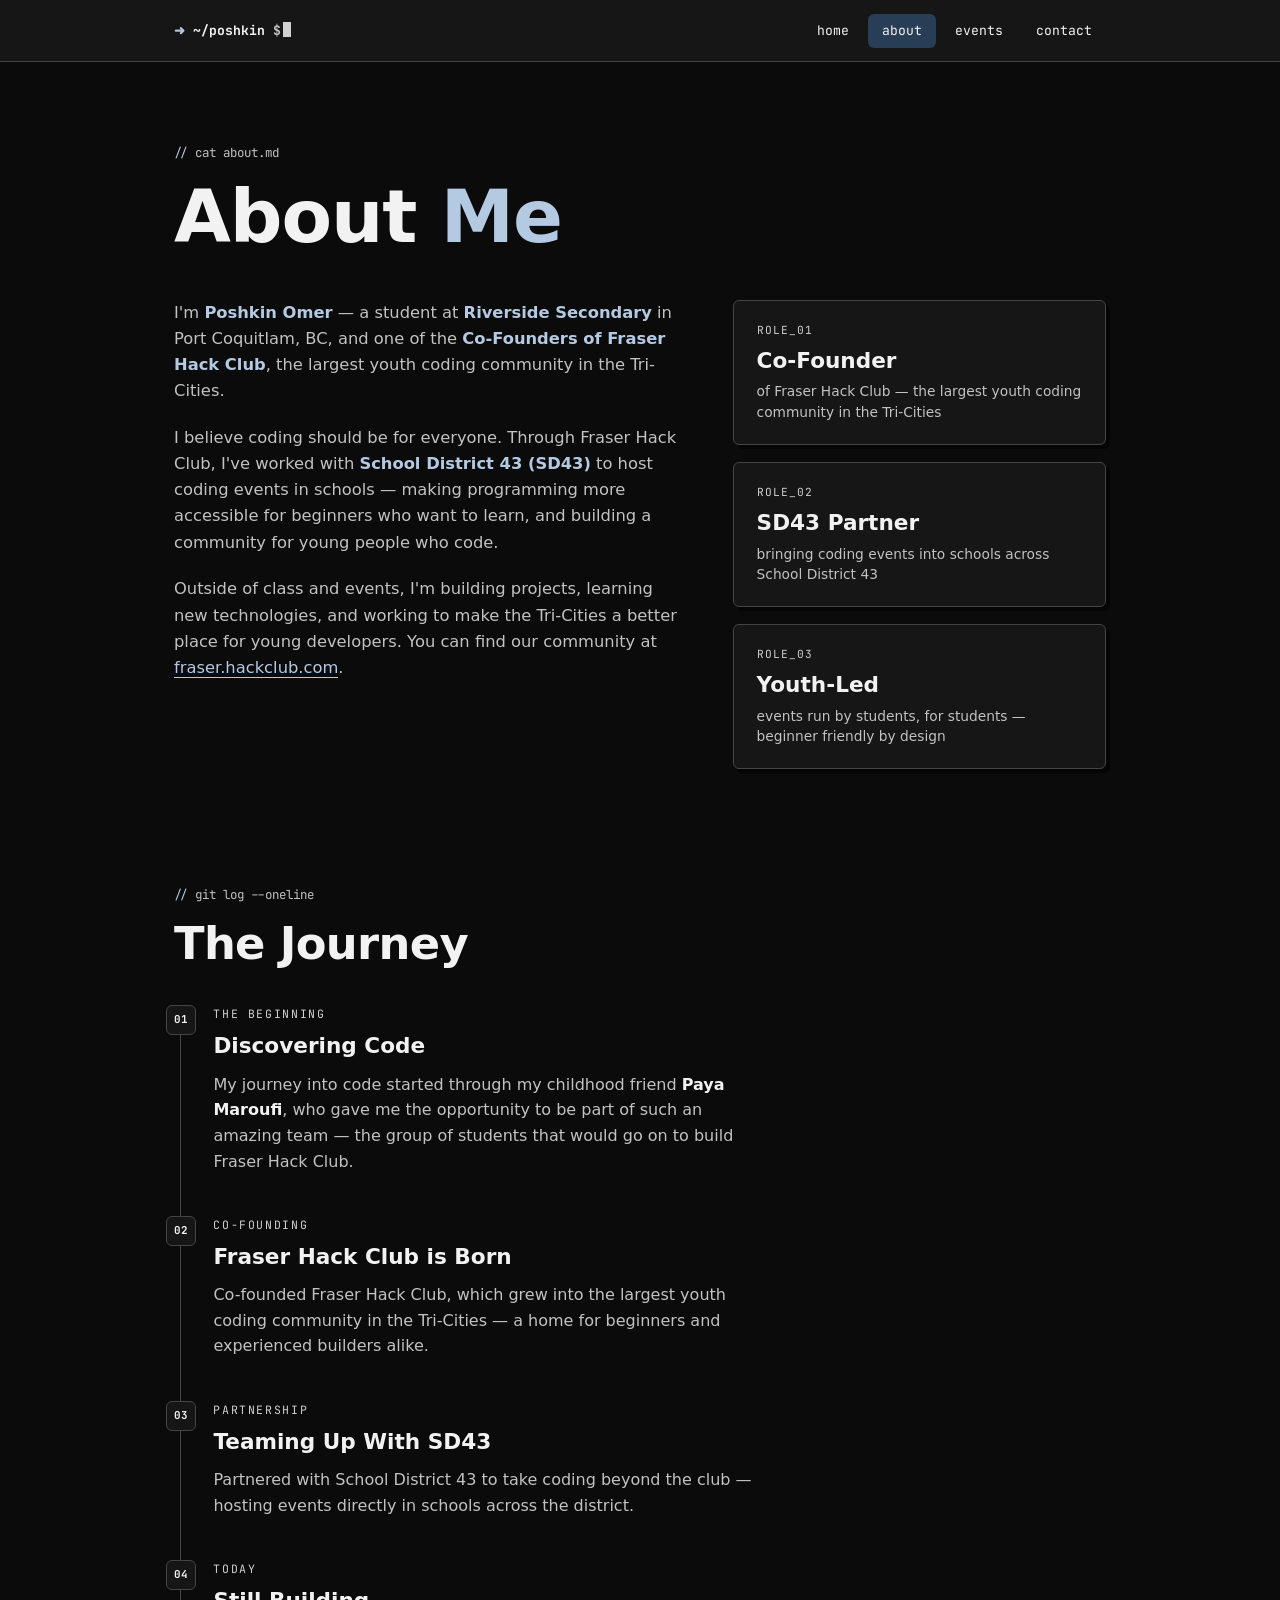
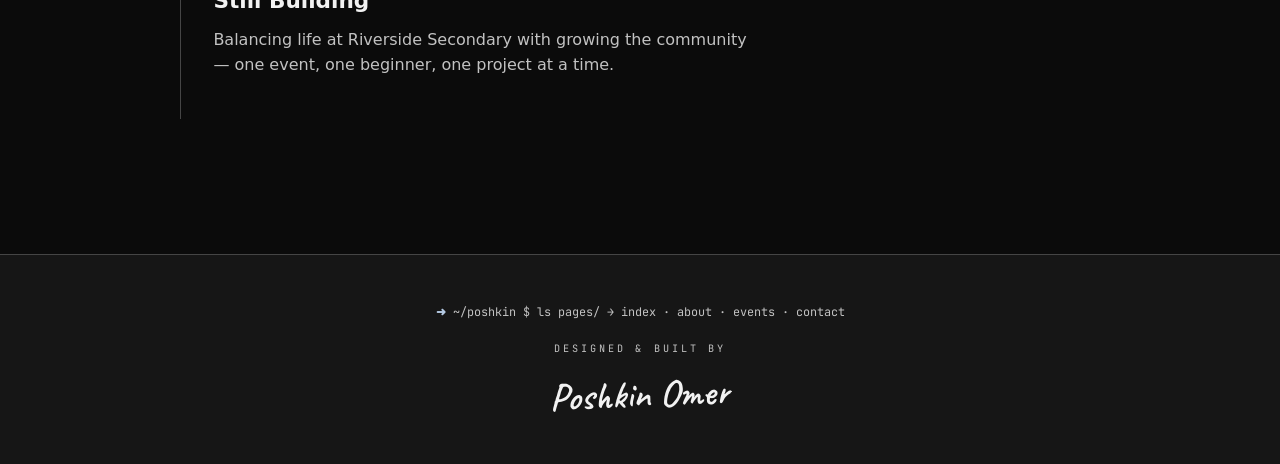
==== about/index.html @ e9911725 "Create About page with personal and club information This HTML file contains the structure and conte" ====
<!DOCTYPE html>
<html lang="en">
<head>
<meta charset="UTF-8">
<meta name="viewport" content="width=device-width, initial-scale=1.0">
<link rel="preconnect" href="https://fonts.googleapis.com">
<link rel="preconnect" href="https://fonts.gstatic.com" crossorigin>
<link href="https://fonts.googleapis.com/css2?family=JetBrains+Mono:wght@400;700&family=Caveat:wght@600&display=swap" rel="stylesheet">
<link href="https://api.fontshare.com/v2/css?f[]=clash-display@500,600&f[]=general-sans@400,500,600&display=swap" rel="stylesheet">
<link rel="stylesheet" href="../style.css">

<title>~/poshkin — about</title>
<meta name="description" content="About Poshkin Omer — Co-Founder of Fraser Hack Club, student at Riverside Secondary, Port Coquitlam BC.">
</head>
<body>
<nav>
  <div class="nav-inner">
    <a class="prompt" href="../"><b>➜</b> ~/poshkin<span class="path"> $</span><span class="caret"></span></a>
    <button class="menu-btn" id="menuBtn" aria-label="Menu"><span></span><span></span></button>
    <div class="nav-links" id="navLinks">
      <a href="../">home</a>
      <a href="./" class="active">about</a>
      <a href="../events/">events</a>
      <a href="../contact/">contact</a>
    </div>
  </div>
</nav>

<main class="wrap">

  <section class="page-head reveal">
    <div class="sec-label">cat about.md</div>
    <h1>About <em class="acc">Me</em></h1>
  </section>

  <section style="padding-top:0">
    <div class="about-grid">
      <div class="about-text reveal d1">
        <p>I'm <strong>Poshkin Omer</strong> — a student at <strong>Riverside Secondary</strong> in Port Coquitlam, BC, and one of the <strong>Co-Founders of Fraser Hack Club</strong>, the largest youth coding community in the Tri-Cities.</p>
        <p>I believe coding should be for everyone. Through Fraser Hack Club, I've worked with <strong>School District 43 (SD43)</strong> to host coding events in schools — making programming more accessible for beginners who want to learn, and building a community for young people who code.</p>
        <p>Outside of class and events, I'm building projects, learning new technologies, and working to make the Tri-Cities a better place for young developers. You can find our community at <a href="https://fraser.hackclub.com/" target="_blank" rel="noopener">fraser.hackclub.com</a>.</p>
      </div>
      <div class="reveal d2">
        <div class="stat"><div class="k">role_01</div><div class="big">Co-Founder</div><div class="lbl">of Fraser Hack Club — the largest youth coding community in the Tri-Cities</div></div>
        <div class="stat"><div class="k">role_02</div><div class="big">SD43 Partner</div><div class="lbl">bringing coding events into schools across School District 43</div></div>
        <div class="stat"><div class="k">role_03</div><div class="big">Youth-Led</div><div class="lbl">events run by students, for students — beginner friendly by design</div></div>
      </div>
    </div>
  </section>

  <section style="padding-top:2vh">
    <div class="sec-label reveal">git log --oneline</div>
    <h2 class="reveal">The Journey</h2>
    <div class="timeline" style="margin-top:2.4rem">
      <div class="t-item reveal" data-n="01">
        <div class="when">The Beginning</div>
        <h3>Discovering Code</h3>
        <p>My journey into code started through my childhood friend <strong style="color:var(--ink)">Paya Maroufi</strong>, who gave me the opportunity to be part of such an amazing team — the group of students that would go on to build Fraser Hack Club.</p>
      </div>
      <div class="t-item reveal d1" data-n="02">
        <div class="when">Co-Founding</div>
        <h3>Fraser Hack Club is Born</h3>
        <p>Co-founded Fraser Hack Club, which grew into the largest youth coding community in the Tri-Cities — a home for beginners and experienced builders alike.</p>
      </div>
      <div class="t-item reveal d2" data-n="03">
        <div class="when">Partnership</div>
        <h3>Teaming Up With SD43</h3>
        <p>Partnered with School District 43 to take coding beyond the club — hosting events directly in schools across the district.</p>
      </div>
      <div class="t-item reveal d3" data-n="04">
        <div class="when">Today</div>
        <h3>Still Building</h3>
        <p>Balancing life at Riverside Secondary with growing the community — one event, one beginner, one project at a time.</p>
      </div>
    </div>
  </section>

</main>
<footer>
  <div class="foot-inner">
    <div class="foot-path"><b>➜</b> ~/poshkin $ ls pages/ <span style="color:var(--muted)">→</span>
      <a href="../" style="color:var(--muted);text-decoration:none">index</a> ·
      <a href="./" style="color:var(--muted);text-decoration:none">about</a> ·
      <a href="../events/" style="color:var(--muted);text-decoration:none">events</a> ·
      <a href="../contact/" style="color:var(--muted);text-decoration:none">contact</a>
    </div>
    <div class="signature">
      <span class="sig-label">Designed &amp; Built By</span>
      <span class="sig-name">Poshkin Omer</span>
    </div>
  </div>
</footer>
<script>
const btn=document.getElementById('menuBtn'),links=document.getElementById('navLinks');
btn.addEventListener('click',()=>links.classList.toggle('open'));
const io=new IntersectionObserver(es=>es.forEach(e=>{if(e.isIntersecting){e.target.classList.add('visible');io.unobserve(e.target)}}),{threshold:.1});
document.querySelectorAll('.reveal').forEach(el=>io.observe(el));
const mq=document.getElementById('marquee');if(mq)mq.innerHTML+=mq.innerHTML;
document.querySelectorAll('.upcoming').forEach(c=>c.addEventListener('click',()=>c.classList.toggle('tapped')));
</script>

</body>
</html>
---- style.css ----
:root{
  --bg:#0b0b0b;
  --paper:#161616;
  --ink:#f2f2f2;
  --muted:#c2c2c2;
  --green:#d0d0d0;
  --blue:#283d56;
  --blue-light:#b4c9e2;
  --completed:#3f9b5d;
  --border:#454545;
  --line:#303030;
  --shadow:#050505;
  --radius:6px;
  --hard:6px 6px 0 var(--shadow);
  --mono:'JetBrains Mono',ui-monospace,monospace;
  --sans:'General Sans',system-ui,sans-serif;
  --disp:'Clash Display','General Sans',system-ui,sans-serif;
}
*{margin:0;padding:0;box-sizing:border-box}
html{scroll-behavior:smooth}
body{
  background:var(--bg);color:var(--ink);
  font-family:var(--sans);font-size:16px;line-height:1.6;
  -webkit-font-smoothing:antialiased;
}
::selection{background:var(--blue);color:var(--ink)}
::-webkit-scrollbar{width:10px}
::-webkit-scrollbar-track{background:var(--bg)}
::-webkit-scrollbar-thumb{background:var(--ink);border:2px solid var(--bg)}

a{color:var(--blue-light)}
img{max-width:100%}

/* ---------- layout ---------- */
.wrap{max-width:1060px;margin:0 auto;padding:0 5vw}

/* ---------- nav ---------- */
nav{
  position:sticky;top:0;z-index:60;
  background:var(--paper);border-bottom:1.5px solid var(--border);
  font-family:var(--mono);font-size:.82rem;
}
.nav-inner{max-width:1060px;margin:0 auto;padding:.85rem 5vw;display:flex;align-items:center;justify-content:space-between;gap:1rem}
.prompt{text-decoration:none;color:var(--ink);font-weight:700;white-space:nowrap}
.prompt b{color:var(--blue-light)}
.prompt .path{color:var(--muted)}
.nav-links{display:flex;gap:.35rem;align-items:center}
.nav-links a{
  color:var(--ink);text-decoration:none;padding:.35rem .8rem;border:1.5px solid transparent;
  border-radius:var(--radius);transition:background .15s,border-color .15s;
}
.nav-links a:hover{border-color:var(--border)}
.nav-links a.active{background:var(--blue);color:var(--ink)}
.caret{display:inline-block;width:8px;height:15px;background:var(--green);vertical-align:-2px;margin-left:2px;animation:blink 1.1s steps(1) infinite}
@keyframes blink{50%{opacity:0}}
.menu-btn{display:none;background:none;border:1.5px solid var(--border);border-radius:var(--radius);
  width:38px;height:34px;cursor:pointer;flex-direction:column;justify-content:center;align-items:center;gap:5px}
.menu-btn span{display:block;width:16px;height:2px;background:var(--ink)}

/* ---------- mono section labels ---------- */
.sec-label{font-family:var(--mono);font-size:.78rem;color:var(--muted);margin-bottom:.9rem}
.sec-label::before{content:'// ';color:var(--blue-light)}
h1,h2{font-family:var(--disp);font-weight:600;letter-spacing:-.015em;line-height:1.05}
h1{font-size:clamp(2.6rem,7vw,4.6rem)}
h2{font-size:clamp(1.9rem,4.5vw,2.8rem);margin-bottom:1.2rem}
em.acc{font-style:normal;color:var(--blue-light)}

/* ---------- hero ---------- */
.hero{padding:11vh 0 9vh}
.hero-grid{display:grid;grid-template-columns:1.25fr .8fr;gap:4rem;align-items:center}
@media(max-width:860px){.hero-grid{grid-template-columns:1fr;gap:3rem}}
.hero .roles{margin-top:1.1rem;color:var(--muted);font-size:1.02rem;max-width:32rem}
.hero .roles b{color:var(--blue-light);font-weight:600}
.btn-row{margin-top:2.2rem;display:flex;gap:.9rem;flex-wrap:wrap}
.btn{
  display:inline-block;font-family:var(--mono);font-size:.85rem;text-decoration:none;
  padding:.75rem 1.4rem;border:1.5px solid var(--border);border-radius:var(--radius);
  background:var(--paper);color:var(--ink);box-shadow:4px 4px 0 var(--shadow);
  transition:transform .15s,box-shadow .15s;
}
.btn:hover{transform:translate(-2px,-2px);box-shadow:6px 6px 0 var(--shadow)}
.btn:active{transform:translate(2px,2px);box-shadow:1px 1px 0 var(--shadow)}
.btn.primary{background:var(--blue);border-color:var(--blue);color:var(--ink)}
.btn.primary:hover{background:var(--blue);border-color:var(--blue);color:var(--ink)}

/* sticker badge */
.sticker{
  display:inline-block;font-family:var(--mono);font-size:.72rem;font-weight:700;letter-spacing:.08em;
  background:var(--blue);color:var(--ink);padding:.45rem .9rem;border:1.5px solid var(--border);
  border-radius:var(--radius);box-shadow:3px 3px 0 var(--shadow);transform:rotate(-3deg);margin-bottom:1.4rem;
}

/* headshot frame */
.shot{justify-self:center}
.shot-frame{
  width:min(300px,75vw);aspect-ratio:4/5;background:var(--paper);
  border:1.5px solid var(--border);border-radius:var(--radius);box-shadow:var(--hard);
  overflow:hidden;position:relative;
}
.shot-frame img{width:100%;height:100%;object-fit:cover;display:block}
.shot-fallback{position:absolute;inset:0;display:none;place-items:center;font-family:var(--mono);font-size:3.4rem;color:var(--muted)}
.shot-cap{font-family:var(--mono);font-size:.72rem;color:var(--muted);margin-top:.8rem;text-align:center}
.shot-cap::before{content:'[ '}.shot-cap::after{content:' ]'}

/* ---------- marquee ---------- */
.marquee-wrap{border-top:1.5px solid var(--border);border-bottom:1.5px solid var(--border);background:var(--paper);overflow:hidden}
.marquee{display:flex;width:max-content;animation:scrollX 32s linear infinite;padding:.95rem 0}
.marquee span{font-family:var(--mono);font-size:.85rem;letter-spacing:.12em;text-transform:uppercase;color:var(--muted);padding:0 2rem;white-space:nowrap}
.marquee span i{font-style:normal;color:var(--green);padding-right:2rem}
@keyframes scrollX{to{transform:translateX(-50%)}}

/* ---------- sections ---------- */
section{padding:9vh 0}
.page-head{padding:9vh 0 5vh}

/* reveal on scroll */
.reveal{opacity:0;transform:translateY(22px);transition:opacity .6s cubic-bezier(.2,.7,.3,1),transform .6s cubic-bezier(.2,.7,.3,1)}
.reveal.visible{opacity:1;transform:none}
.reveal.d1{transition-delay:.08s}.reveal.d2{transition-delay:.16s}.reveal.d3{transition-delay:.24s}

/* ---------- about ---------- */
.about-grid{display:grid;grid-template-columns:1.35fr 1fr;gap:3.5rem;align-items:start}
@media(max-width:820px){.about-grid{grid-template-columns:1fr}}
.about-text p{color:var(--muted);margin-bottom:1.3rem;font-size:1.02rem}
.about-text strong{color:var(--blue-light);font-weight:600}
.about-text a{border-bottom:1.5px solid var(--blue-light);text-decoration:none}
.stat{
  background:var(--paper);border:1.5px solid var(--border);border-radius:var(--radius);
  padding:1.3rem 1.4rem;box-shadow:4px 4px 0 var(--shadow);margin-bottom:1.1rem;
  transition:transform .15s,box-shadow .15s;
}
.stat:hover{transform:translate(-2px,-2px);box-shadow:6px 6px 0 var(--shadow)}
.stat .k{font-family:var(--mono);font-size:.7rem;color:var(--green);letter-spacing:.1em;text-transform:uppercase}
.stat .big{font-family:var(--disp);font-weight:600;font-size:1.35rem;margin:.25rem 0 .2rem}
.stat .lbl{color:var(--muted);font-size:.86rem;line-height:1.5}

/* ---------- timeline ---------- */
.timeline{border-left:1.5px solid var(--border);margin-left:.4rem;padding-left:2rem}
.t-item{position:relative;padding-bottom:2.6rem}
.t-item::before{
  content:attr(data-n);position:absolute;left:calc(-2rem - 15px);top:0;
  width:28px;height:28px;background:var(--paper);border:1.5px solid var(--border);border-radius:var(--radius);
  font-family:var(--mono);font-size:.68rem;font-weight:700;display:grid;place-items:center;
}
.t-item .when{font-family:var(--mono);font-size:.72rem;color:var(--green);letter-spacing:.14em;text-transform:uppercase}
.t-item h3{font-family:var(--disp);font-weight:600;font-size:1.35rem;margin:.35rem 0 .5rem}
.t-item p{color:var(--muted);max-width:34rem}

/* ---------- event / work cards ---------- */
.grid{display:grid;grid-template-columns:repeat(auto-fill,minmax(300px,1fr));gap:1.4rem}
.card{
  position:relative;background:var(--paper);border:1.5px solid var(--border);border-radius:var(--radius);
  padding:1.8rem;box-shadow:var(--hard);overflow:hidden;
  transition:transform .15s,box-shadow .15s;
}
.card:hover{transform:translate(-3px,-3px);box-shadow:9px 9px 0 var(--shadow)}
.campfire-card .campfire-photo{
  position:absolute;inset:0;width:100%;height:100%;object-fit:cover;
  opacity:0;transition:opacity .35s;z-index:0;
}
.campfire-card::after{
  content:'';position:absolute;inset:0;background:rgba(0,0,0,.55);
  opacity:0;transition:opacity .35s;z-index:1;pointer-events:none;
}
.campfire-card > :not(.campfire-photo):not(.flag){position:relative;z-index:2}
.campfire-card:hover .campfire-photo,.campfire-card:hover::after{opacity:1}
.card .icon{
  width:40px;height:40px;border:1.5px solid var(--border);border-radius:var(--radius);
  display:grid;place-items:center;font-family:var(--mono);font-weight:700;color:var(--ink);
  background:var(--blue);margin-bottom:1.2rem;
}
.card h3{font-family:var(--disp);font-weight:600;font-size:1.2rem;margin-bottom:.6rem}
.card p{color:var(--muted);font-size:.93rem}
.card p a{border-bottom:1.5px solid var(--blue-light);text-decoration:none}
.mono-tag{display:inline-block;margin-top:1.2rem;font-family:var(--mono);font-size:.7rem;letter-spacing:.1em;
  text-transform:uppercase;color:var(--blue-light);border:1.5px solid var(--blue-light);border-radius:var(--radius);padding:.3rem .7rem}
.card-link{display:inline-flex;gap:.4rem;margin-top:1.2rem;font-family:var(--mono);font-size:.8rem;text-decoration:none;font-weight:700}
.card-link:hover{gap:.7rem;transition:gap .2s}

/* COMPLETED ribbon */
.flag{position:absolute;top:16px;left:-42px;transform:rotate(-45deg);background:var(--completed);color:var(--bg);
  font-family:var(--mono);font-size:.62rem;font-weight:700;letter-spacing:.18em;
  padding:.4rem 3rem;box-shadow:2px 2px 0 rgba(0,0,0,.25);z-index:3}

/* blurred upcoming event */
.upcoming .secret{transition:filter .5s,opacity .5s}
.upcoming .reveal-name{
  position:absolute;inset:0;display:grid;place-items:center;text-align:center;
  font-family:var(--disp);font-weight:600;font-size:1.6rem;color:var(--blue-light);
  opacity:0;transition:opacity .4s;pointer-events:none;
}
.upcoming .reveal-name small{display:block;font-family:var(--mono);font-size:.66rem;letter-spacing:.26em;
  text-transform:uppercase;color:var(--muted);margin-top:.45rem}
.upcoming:hover .secret,.upcoming.tapped .secret{filter:blur(8px);opacity:.28}
.upcoming:hover .reveal-name,.upcoming.tapped .reveal-name{opacity:1}

/* ---------- contact ---------- */
.contact-card{
  background:var(--paper);border:1.5px solid var(--border);border-radius:var(--radius);
  box-shadow:var(--hard);padding:2.4rem;max-width:640px;margin:0 auto;
}
.contact-card .term{font-family:var(--mono);font-size:.85rem;color:var(--muted)}
.contact-card .term b{color:var(--blue-light)}
.contact-card .term .out{color:var(--ink)}
.mail-big{
  display:inline-block;margin-top:1.4rem;font-family:var(--mono);font-weight:700;
  font-size:clamp(1rem,3.4vw,1.45rem);color:var(--ink);text-decoration:none;
  border-bottom:3px solid var(--blue-light);
}
.mail-big:hover{color:var(--blue-light)}
.contact-links{margin-top:2rem;display:flex;gap:.8rem;flex-wrap:wrap}

/* ---------- footer / signature ---------- */
footer{border-top:1.5px solid var(--border);background:var(--paper);margin-top:6vh}
.foot-inner{max-width:1060px;margin:0 auto;padding:3rem 5vw 2.4rem;text-align:center}
.foot-path{font-family:var(--mono);font-size:.74rem;color:var(--muted);margin-bottom:1.2rem}
.foot-path b{color:var(--blue-light)}
.signature{display:flex;flex-direction:column;align-items:center;gap:.4rem}
.sig-label{font-family:var(--mono);font-size:.64rem;letter-spacing:.3em;text-transform:uppercase;color:var(--muted)}
.sig-name{font-family:'Caveat',cursive;font-size:2.4rem;font-weight:600;color:var(--ink);transform:rotate(-2deg)}

/* ---------- sitemap strip on home ---------- */
.page-list{display:grid;grid-template-columns:repeat(auto-fit,minmax(220px,1fr));gap:1.2rem;margin-top:1rem}
.page-list a{
  text-decoration:none;color:var(--ink);background:var(--paper);border:1.5px solid var(--border);
  border-radius:var(--radius);padding:1.4rem;box-shadow:4px 4px 0 var(--shadow);
  transition:transform .15s,box-shadow .15s;
}
.page-list a:hover{transform:translate(-2px,-2px);box-shadow:6px 6px 0 var(--blue);border-color:var(--blue-light)}
.page-list .mono-tag{margin-top:.9rem}
.page-list h3{font-family:var(--disp);font-weight:600;font-size:1.15rem;margin:.3rem 0 .3rem}
.page-list p{color:var(--muted);font-size:.86rem}
.page-list .pl-path{font-family:var(--mono);font-size:.72rem;color:var(--muted)}

/* ============================================================
   MOBILE
   ============================================================ */
@media(max-width:700px){
  .menu-btn{display:flex}
  .nav-links{
    position:fixed;top:56px;right:0;left:0;
    flex-direction:column;align-items:stretch;gap:0;
    background:var(--paper);border-bottom:1.5px solid var(--border);
    display:none;padding:.6rem 5vw 1rem;
  }
  .nav-links.open{display:flex}
  .nav-links a{padding:.9rem .8rem;border-bottom:1px solid var(--line);border-radius:0;font-size:.9rem}
  .nav-links a.active{border-radius:var(--radius)}
  .hero{padding:8vh 0 7vh}
  section{padding:7vh 0}
  .btn{width:100%;text-align:center}
  .btn-row{flex-direction:column}
  .card,.stat,.contact-card,.page-list a{box-shadow:4px 4px 0 var(--shadow)}
  .grid{grid-template-columns:1fr}
  h1{font-size:clamp(2.3rem,11vw,3rem)}
}
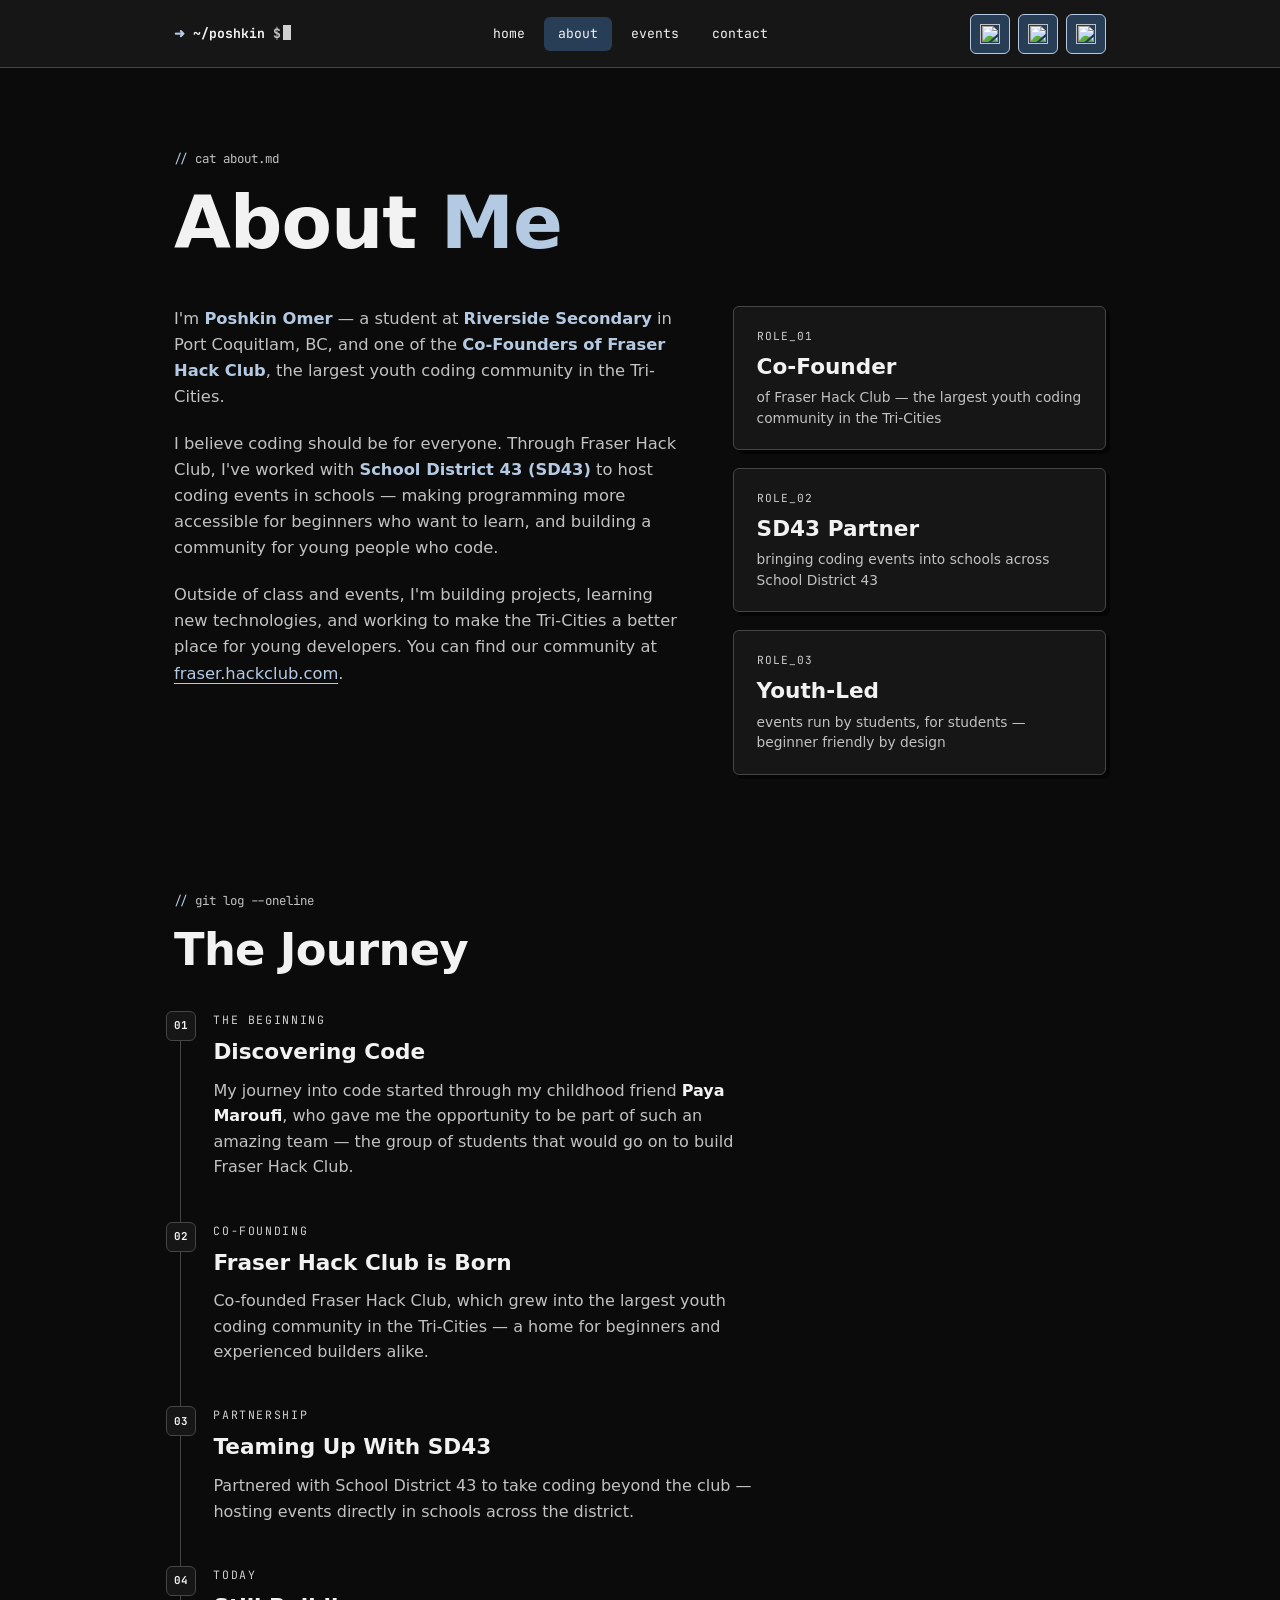
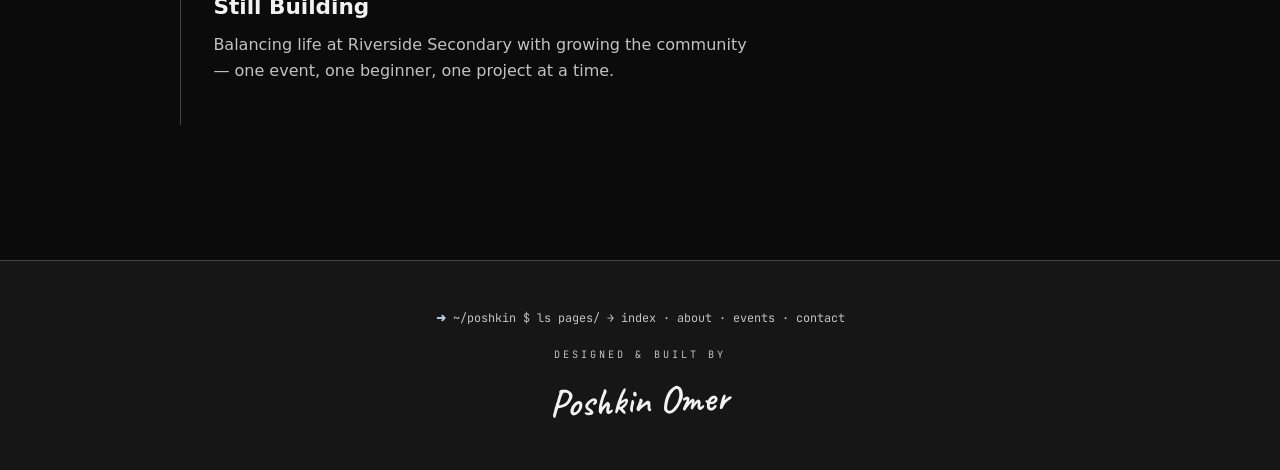
==== commit ac09839d: "Add social media links to about page Added social media links for Discord, Instagram, and GitHub in " ====
--- a/about/index.html
+++ b/about/index.html
@@ -22,6 +22,11 @@
       <a href="./" class="active">about</a>
       <a href="../events/">events</a>
       <a href="../contact/">contact</a>
+    </div>
+    <div class="nav-socials">
+      <a class="discord-nav" href="../discord/" aria-label="Discord" title="Discord"><img src="https://cdn.simpleicons.org/discord/5865F2" alt=""></a>
+      <a class="instagram-nav" href="https://www.instagram.com/its_poshkin?stkn=MXhmb3FkOTRzOW04dQ%3D%3D&amp;utm_source=qr" aria-label="Instagram" title="Instagram" target="_blank" rel="noopener noreferrer"><img src="https://cdn.simpleicons.org/instagram/E4405F" alt=""></a>
+        <a class="github-nav" href="https://github.com/poshkin15" aria-label="GitHub" title="GitHub" target="_blank" rel="noopener noreferrer"><img src="https://cdn.simpleicons.org/github/FFFFFF" alt=""></a>
     </div>
   </div>
 </nav>
--- a/style.css
+++ b/style.css
@@ -52,6 +52,10 @@
 }
 .nav-links a:hover{border-color:var(--border)}
 .nav-links a.active{background:var(--blue);color:var(--ink)}
+.nav-socials{display:flex;align-items:center;gap:.5rem}
+.discord-nav,.instagram-nav,.github-nav{display:inline-flex;flex:0 0 40px;width:40px;height:40px;align-items:center;justify-content:center;padding:0;border:1.5px solid var(--blue-light);border-radius:var(--radius);background:var(--blue);text-decoration:none;transition:transform .15s,box-shadow .15s}
+.discord-nav:hover,.instagram-nav:hover,.github-nav:hover{transform:translate(-2px,-2px);box-shadow:4px 4px 0 var(--shadow)}
+.discord-nav img,.instagram-nav img,.github-nav img{display:block;width:20px;height:20px}
 .caret{display:inline-block;width:8px;height:15px;background:var(--green);vertical-align:-2px;margin-left:2px;animation:blink 1.1s steps(1) infinite}
 @keyframes blink{50%{opacity:0}}
 .menu-btn{display:none;background:none;border:1.5px solid var(--border);border-radius:var(--radius);
@@ -232,6 +236,19 @@
 .page-list h3{font-family:var(--disp);font-weight:600;font-size:1.15rem;margin:.3rem 0 .3rem}
 .page-list p{color:var(--muted);font-size:.86rem}
 .page-list .pl-path{font-family:var(--mono);font-size:.72rem;color:var(--muted)}
+
+/* ---------- discord ---------- */
+.discord-page{max-width:760px;margin:0 auto}
+.discord-intro{text-align:center;padding:8vh 0 5vh}
+.discord-intro .sec-label{display:flex;justify-content:center}
+.discord-intro p{max-width:36rem;margin:1rem auto 0;color:var(--muted)}
+.discord-options{position:relative;display:grid;grid-template-columns:repeat(2,minmax(0,1fr))}
+.discord-options::before{content:'';position:absolute;top:1.3rem;bottom:1.3rem;left:50%;width:1px;background:var(--border)}
+.discord-option{display:flex;flex-direction:column;align-items:flex-start;padding:1.5rem 2.25rem 1.5rem 0}
+.discord-option+.discord-option{padding:1.5rem 0 1.5rem 2.25rem}
+.discord-option h2{font-family:var(--sans);font-size:1.4rem;font-weight:600;line-height:1.25;margin:0 0 .75rem}
+.discord-option p{color:var(--muted);max-width:38rem;line-height:1.7;margin-bottom:1.3rem}
+.discord-option .btn{display:inline-block;margin-top:auto}
 
 /* ============================================================
    MOBILE
@@ -251,6 +268,11 @@
   section{padding:7vh 0}
   .btn{width:100%;text-align:center}
   .btn-row{flex-direction:column}
+  .discord-nav,.instagram-nav,.github-nav{flex-basis:36px;width:36px;height:36px}
+  .discord-options{grid-template-columns:1fr}
+  .discord-options::before{display:none}
+  .discord-option,.discord-option+.discord-option{padding:1.5rem 0}
+  .discord-option+.discord-option{border-top:1px solid var(--border)}
   .card,.stat,.contact-card,.page-list a{box-shadow:4px 4px 0 var(--shadow)}
   .grid{grid-template-columns:1fr}
   h1{font-size:clamp(2.3rem,11vw,3rem)}
